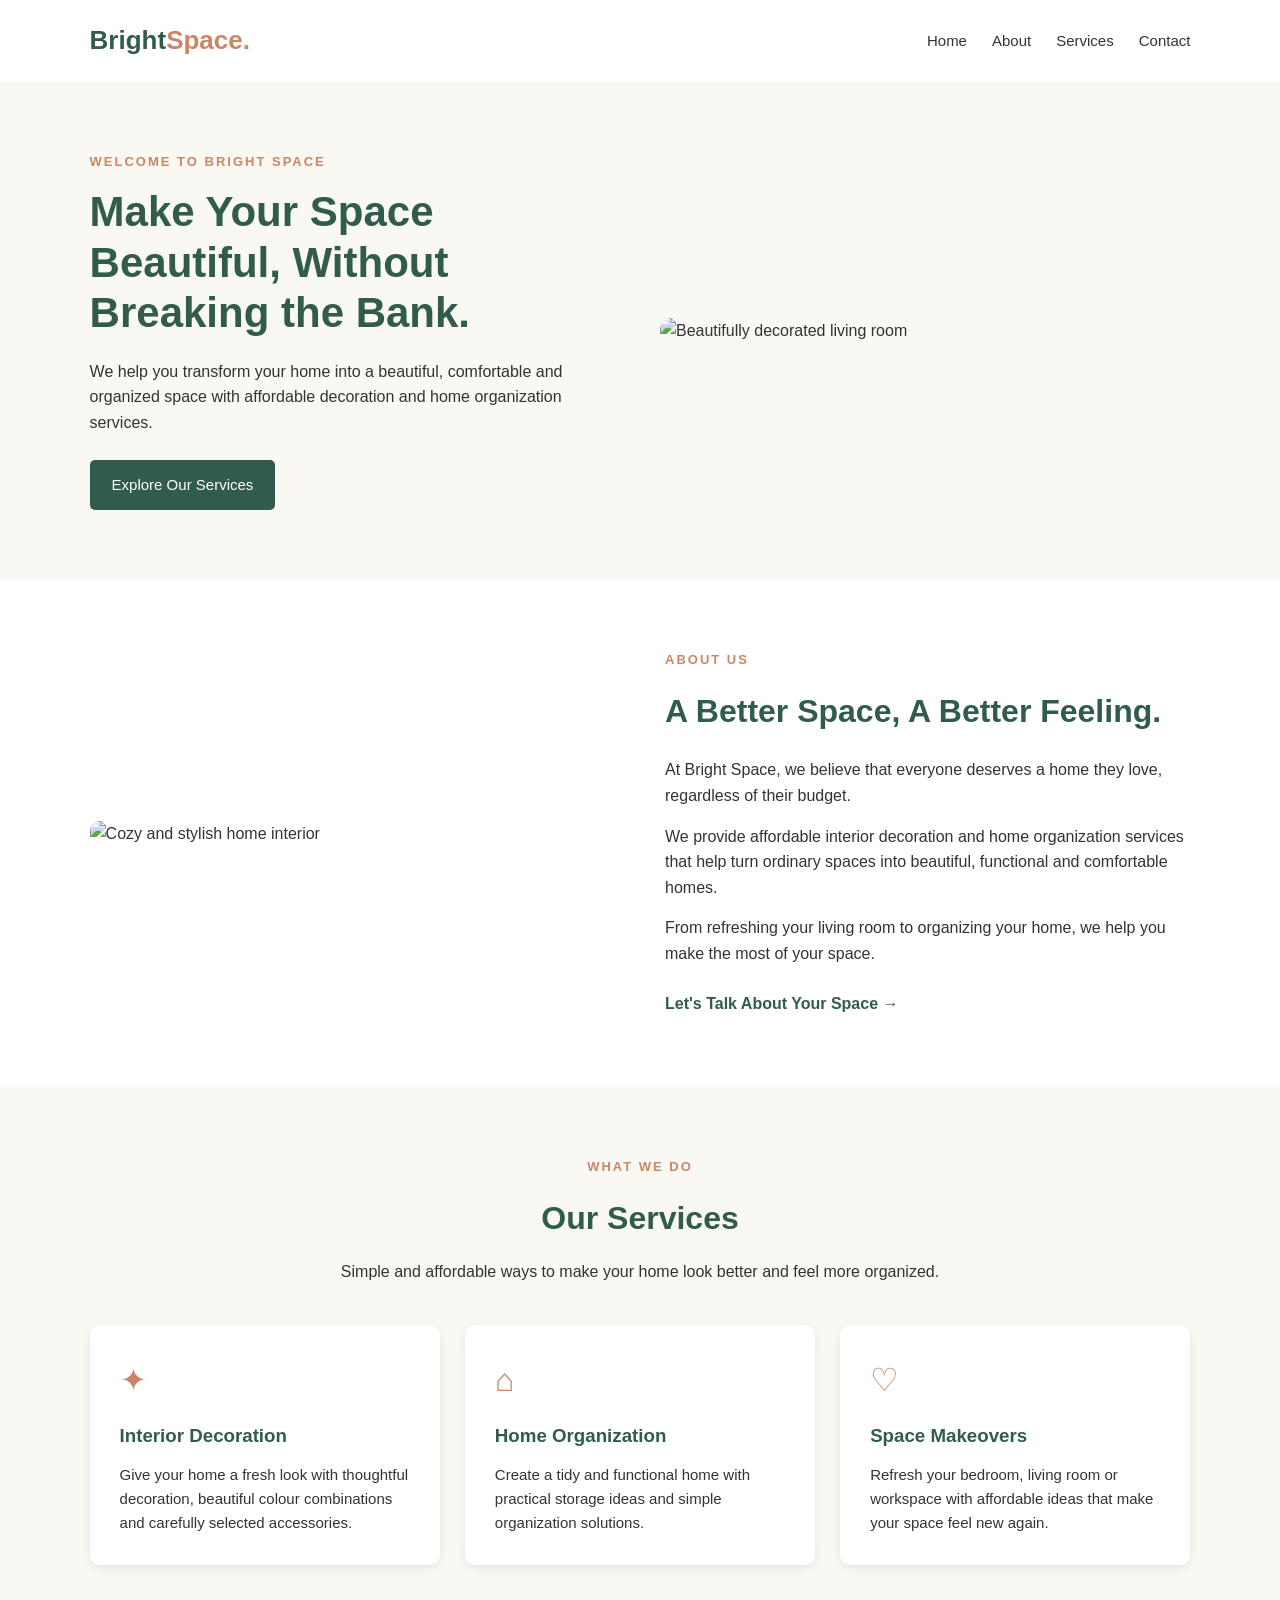
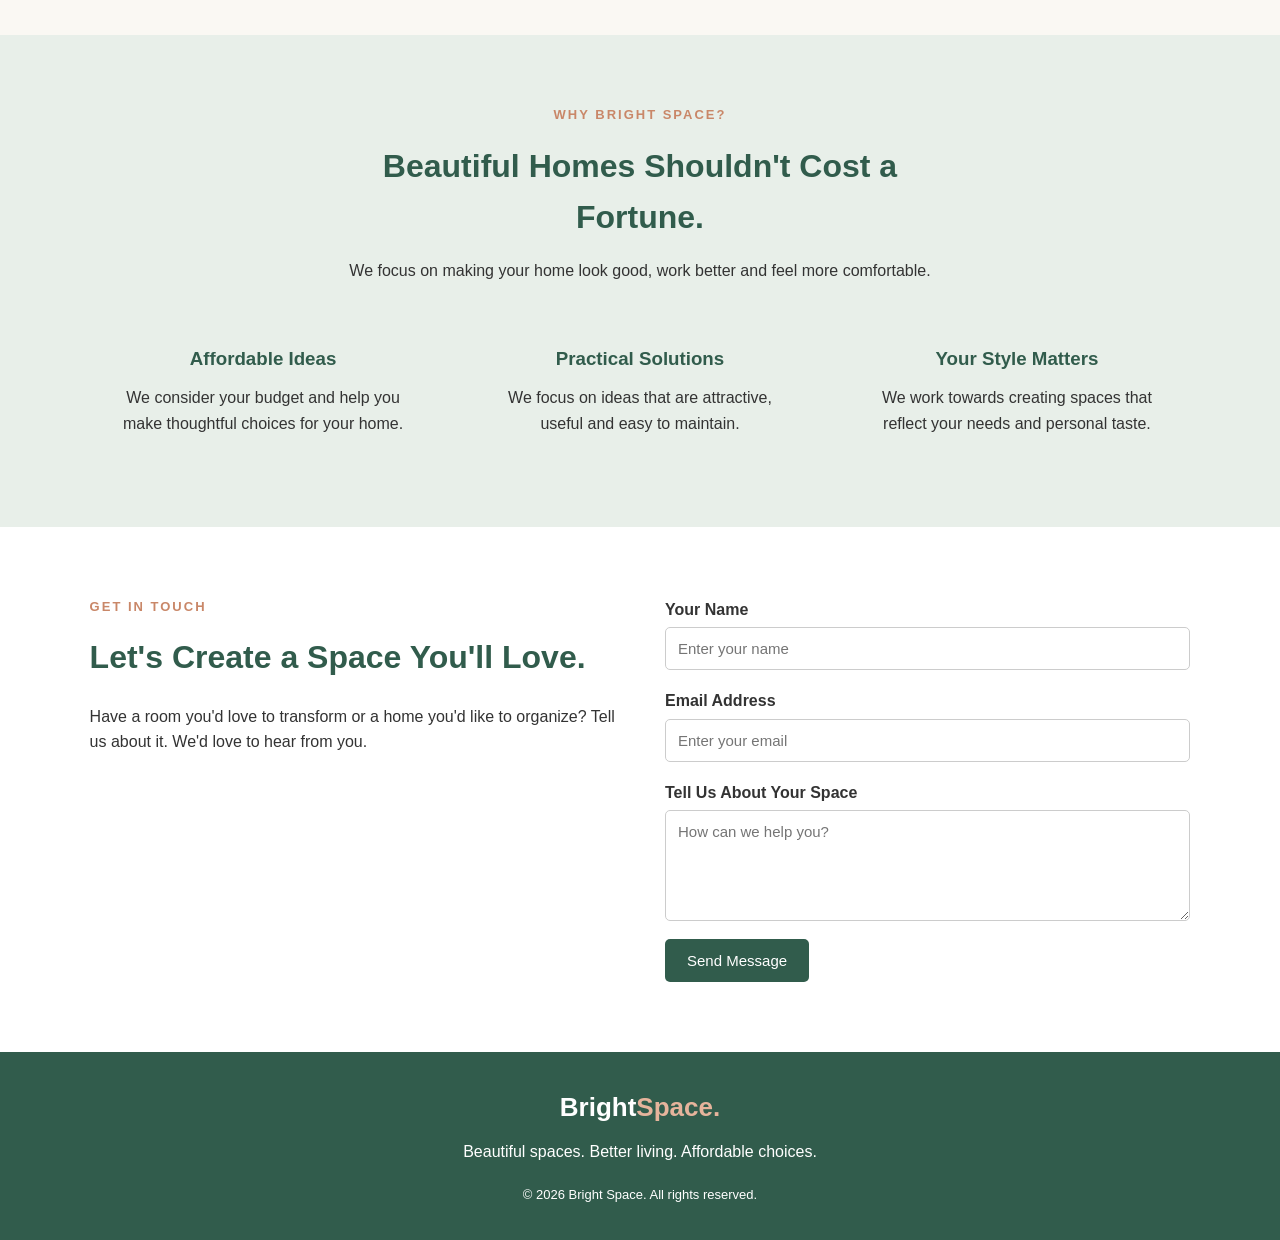
==== index.html @ ee7bc8d0 "INITIAL" ====
<!DOCTYPE html>
<html lang="en">

<head>
    <meta charset="UTF-8">
    <meta name="viewport" content="width=device-width, initial-scale=1.0">

    <title>Bright Space | Affordable Home Decoration</title>

    <link rel="stylesheet" href="style.css">
</head>

<body>

    <!-- Navigation Bar -->
    <header>
        <nav class="navbar">

            <h2 class="logo">Bright<span>Space.</span></h2>

            <ul class="nav-links">
                <li><a href="#home">Home</a></li>
                <li><a href="#about">About</a></li>
                <li><a href="#services">Services</a></li>
                <li><a href="#contact">Contact</a></li>
            </ul>

        </nav>
    </header>


    
    <section class="hero" id="home">

        <div class="hero-text">

            <p class="small-heading">WELCOME TO BRIGHT SPACE</p>

            <h1>Make Your Space Beautiful, Without Breaking the Bank.</h1>

            <p class="description">
                We help you transform your home into a beautiful,
                comfortable and organized space with affordable
                decoration and home organization services.
            </p>

            <a href="#services" class="btn">Explore Our Services</a>

        </div>

        <div class="hero-image">

            <img
                src="https://images.unsplash.com/photo-1600210492486-724fe5c67fb0?auto=format&fit=crop&w=1000&q=80"
                alt="Beautifully decorated living room">

        </div>

    </section>


    <!-- About Section -->
    <section class="about" id="about">

        <div class="about-image">

            <img
                src="https://images.unsplash.com/photo-1616486338812-3dadae4b4ace?auto=format&fit=crop&w=900&q=80"
                alt="Cozy and stylish home interior">

        </div>

        <div class="about-text">

            <p class="small-heading">ABOUT US</p>

            <h2>A Better Space, A Better Feeling.</h2>

            <p>
                At Bright Space, we believe that everyone deserves
                a home they love, regardless of their budget.
            </p>

            <p>
                We provide affordable interior decoration and home
                organization services that help turn ordinary spaces
                into beautiful, functional and comfortable homes.
            </p>

            <p>
                From refreshing your living room to organizing
                your home, we help you make the most of your space.
            </p>

            <a href="#contact" class="text-link">Let's Talk About Your Space →</a>

        </div>

    </section>


    <!-- Services Section -->
    <section class="services" id="services">

        <div class="section-heading">

            <p class="small-heading">WHAT WE DO</p>

            <h2>Our Services</h2>

            <p>
                Simple and affordable ways to make your home
                look better and feel more organized.
            </p>

        </div>


        <div class="service-container">

            <!-- First Service Card -->
            <div class="service-card">

                <div class="service-icon">✦</div>

                <h3>Interior Decoration</h3>

                <p>
                    Give your home a fresh look with thoughtful
                    decoration, beautiful colour combinations
                    and carefully selected accessories.
                </p>

            </div>


            <!-- Second Service Card -->
            <div class="service-card">

                <div class="service-icon">⌂</div>

                <h3>Home Organization</h3>

                <p>
                    Create a tidy and functional home with
                    practical storage ideas and simple
                    organization solutions.
                </p>

            </div>


            <!-- Third Service Card -->
            <div class="service-card">

                <div class="service-icon">♡</div>

                <h3>Space Makeovers</h3>

                <p>
                    Refresh your bedroom, living room or
                    workspace with affordable ideas that
                    make your space feel new again.
                </p>

            </div>

        </div>

    </section>


    <!-- Why Choose Us Section -->
    <section class="why-us">

        <div class="section-heading">

            <p class="small-heading">WHY BRIGHT SPACE?</p>

            <h2>Beautiful Homes Shouldn't Cost a Fortune.</h2>

            <p>
                We focus on making your home look good,
                work better and feel more comfortable.
            </p>

        </div>


        <div class="features">

            <div class="feature">
                <h3>Affordable Ideas</h3>
                <p>
                    We consider your budget and help you
                    make thoughtful choices for your home.
                </p>
            </div>

            <div class="feature">
                <h3>Practical Solutions</h3>
                <p>
                    We focus on ideas that are attractive,
                    useful and easy to maintain.
                </p>
            </div>

            <div class="feature">
                <h3>Your Style Matters</h3>
                <p>
                    We work towards creating spaces that
                    reflect your needs and personal taste.
                </p>
            </div>

        </div>

    </section>


    <!-- Contact Section -->
    <section class="contact" id="contact">

        <div class="contact-text">

            <p class="small-heading">GET IN TOUCH</p>

            <h2>Let's Create a Space You'll Love.</h2>

            <p>
                Have a room you'd love to transform or a home
                you'd like to organize? Tell us about it.
                We'd love to hear from you.
            </p>

        </div>


        <form class="contact-form">

            <label for="name">Your Name</label>
            <input
                type="text"
                id="name"
                name="name"
                placeholder="Enter your name"
                required>


            <label for="email">Email Address</label>
            <input
                type="email"
                id="email"
                name="email"
                placeholder="Enter your email"
                required>


            <label for="message">Tell Us About Your Space</label>
            <textarea
                id="message"
                name="message"
                rows="5"
                placeholder="How can we help you?"
                required></textarea>


            <button type="submit" class="btn">Send Message</button>

        </form>

    </section>


    <!-- Footer -->
    <footer>

        <h2 class="logo">Bright<span>Space.</span></h2>

        <p>Beautiful spaces. Better living. Affordable choices.</p>

        <p class="copyright">
            &copy; 2026 Bright Space. All rights reserved.
        </p>

    </footer>

</body>

</html>
---- style.css ----
/* General Styles */

* {
    margin: 0;
    padding: 0;
    box-sizing: border-box;
}

html {
    scroll-behavior: smooth;
}

body {
    font-family: Arial, sans-serif;
    background-color: #FAF8F3;
    color: #333333;
    line-height: 1.6;
}


/* Navigation Bar */

header {
    background-color: #FFFFFF;
    padding: 20px 7%;
}

.navbar {
    display: flex;
    justify-content: space-between;
    align-items: center;
}

.logo {
    color: #315C4C;
    font-size: 26px;
}

.logo span {
    color: #C98768;
}

.nav-links {
    display: flex;
    list-style: none;
    gap: 25px;
}

.nav-links a {
    text-decoration: none;
    color: #333333;
    font-size: 15px;
}

.nav-links a:hover {
    color: #C98768;
}


/* Home Section */

.hero {
    display: flex;
    align-items: center;
    justify-content: space-between;
    gap: 40px;
    padding: 70px 7%;
}

.hero-text {
    width: 50%;
}

.small-heading {
    color: #C98768;
    font-size: 13px;
    font-weight: bold;
    letter-spacing: 2px;
    margin-bottom: 15px;
}

.hero h1 {
    color: #315C4C;
    font-size: 42px;
    line-height: 1.2;
    margin-bottom: 20px;
}

.description {
    font-size: 16px;
    margin-bottom: 25px;
}

.btn {
    display: inline-block;
    background-color: #315C4C;
    color: #FFFFFF;
    padding: 13px 22px;
    border: none;
    border-radius: 5px;
    text-decoration: none;
    font-size: 15px;
    cursor: pointer;
}

.btn:hover {
    background-color: #244438;
}

.hero-image {
    width: 50%;
}

.hero-image img {
    width: 100%;
    height: 400px;
    object-fit: cover;
    border-radius: 12px;
}


/* About Section */

.about {
    display: flex;
    align-items: center;
    gap: 50px;
    padding: 70px 7%;
    background-color: #FFFFFF;
}

.about-image {
    width: 50%;
}

.about-image img {
    width: 100%;
    height: 350px;
    object-fit: cover;
    border-radius: 10px;
}

.about-text {
    width: 50%;
}

.about-text h2 {
    color: #315C4C;
    font-size: 32px;
    margin-bottom: 20px;
}

.about-text p {
    margin-bottom: 15px;
}

.text-link {
    display: inline-block;
    color: #315C4C;
    text-decoration: none;
    font-weight: bold;
    margin-top: 10px;
}

.text-link:hover {
    color: #C98768;
}


/* Services Section */

.services {
    padding: 70px 7%;
}

.section-heading {
    text-align: center;
    max-width: 650px;
    margin: 0 auto 40px;
}

.section-heading h2 {
    color: #315C4C;
    font-size: 32px;
    margin-bottom: 15px;
}

.service-container {
    display: flex;
    gap: 25px;
}

.service-card {
    background-color: #FFFFFF;
    padding: 30px;
    flex: 1;
    border-radius: 10px;
    box-shadow: 0 3px 12px rgba(0, 0, 0, 0.08);
}

.service-icon {
    color: #C98768;
    font-size: 32px;
    margin-bottom: 15px;
}

.service-card h3 {
    color: #315C4C;
    margin-bottom: 12px;
}

.service-card p {
    font-size: 15px;
}

.service-card:hover {
    transform: translateY(-5px);
}


/* Why Choose Us Section */

.why-us {
    background-color: #E8EFE9;
    padding: 70px 7%;
}

.features {
    display: flex;
    gap: 30px;
    text-align: center;
}

.feature {
    flex: 1;
    padding: 20px;
}

.feature h3 {
    color: #315C4C;
    margin-bottom: 12px;
}


/* Contact Section */

.contact {
    display: flex;
    gap: 50px;
    padding: 70px 7%;
    background-color: #FFFFFF;
}

.contact-text {
    width: 50%;
}

.contact-text h2 {
    color: #315C4C;
    font-size: 32px;
    margin-bottom: 20px;
}

.contact-form {
    width: 50%;
    display: flex;
    flex-direction: column;
}

.contact-form label {
    margin-bottom: 5px;
    font-weight: bold;
}

.contact-form input,
.contact-form textarea {
    padding: 12px;
    margin-bottom: 18px;
    border: 1px solid #CCCCCC;
    border-radius: 5px;
    font-family: Arial, sans-serif;
    font-size: 15px;
}

.contact-form textarea {
    resize: vertical;
}

.contact-form .btn {
    align-self: flex-start;
}


/* Footer */

footer {
    background-color: #315C4C;
    color: #FFFFFF;
    text-align: center;
    padding: 35px 7%;
}

footer .logo {
    color: #FFFFFF;
    margin-bottom: 10px;
}

footer .logo span {
    color: #E6B49C;
}

.copyright {
    font-size: 13px;
    margin-top: 20px;
}


/* Mobile Responsive Design */

@media (max-width: 768px) {

    .navbar {
        flex-direction: column;
        gap: 20px;
    }

    .nav-links {
        flex-wrap: wrap;
        justify-content: center;
        gap: 15px;
    }

    .hero,
    .about,
    .contact {
        flex-direction: column;
    }

    .hero-text,
    .hero-image,
    .about-image,
    .about-text,
    .contact-text,
    .contact-form {
        width: 100%;
    }

    .hero h1 {
        font-size: 32px;
    }

    .hero-image img {
        height: 300px;
    }

    .about-text h2,
    .contact-text h2,
    .section-heading h2 {
        font-size: 27px;
    }

    .service-container,
    .features {
        flex-direction: column;
    }

    .service-card {
        width: 100%;
    }

    .hero,
    .about,
    .services,
    .why-us,
    .contact {
        padding: 45px 6%;
    }

}
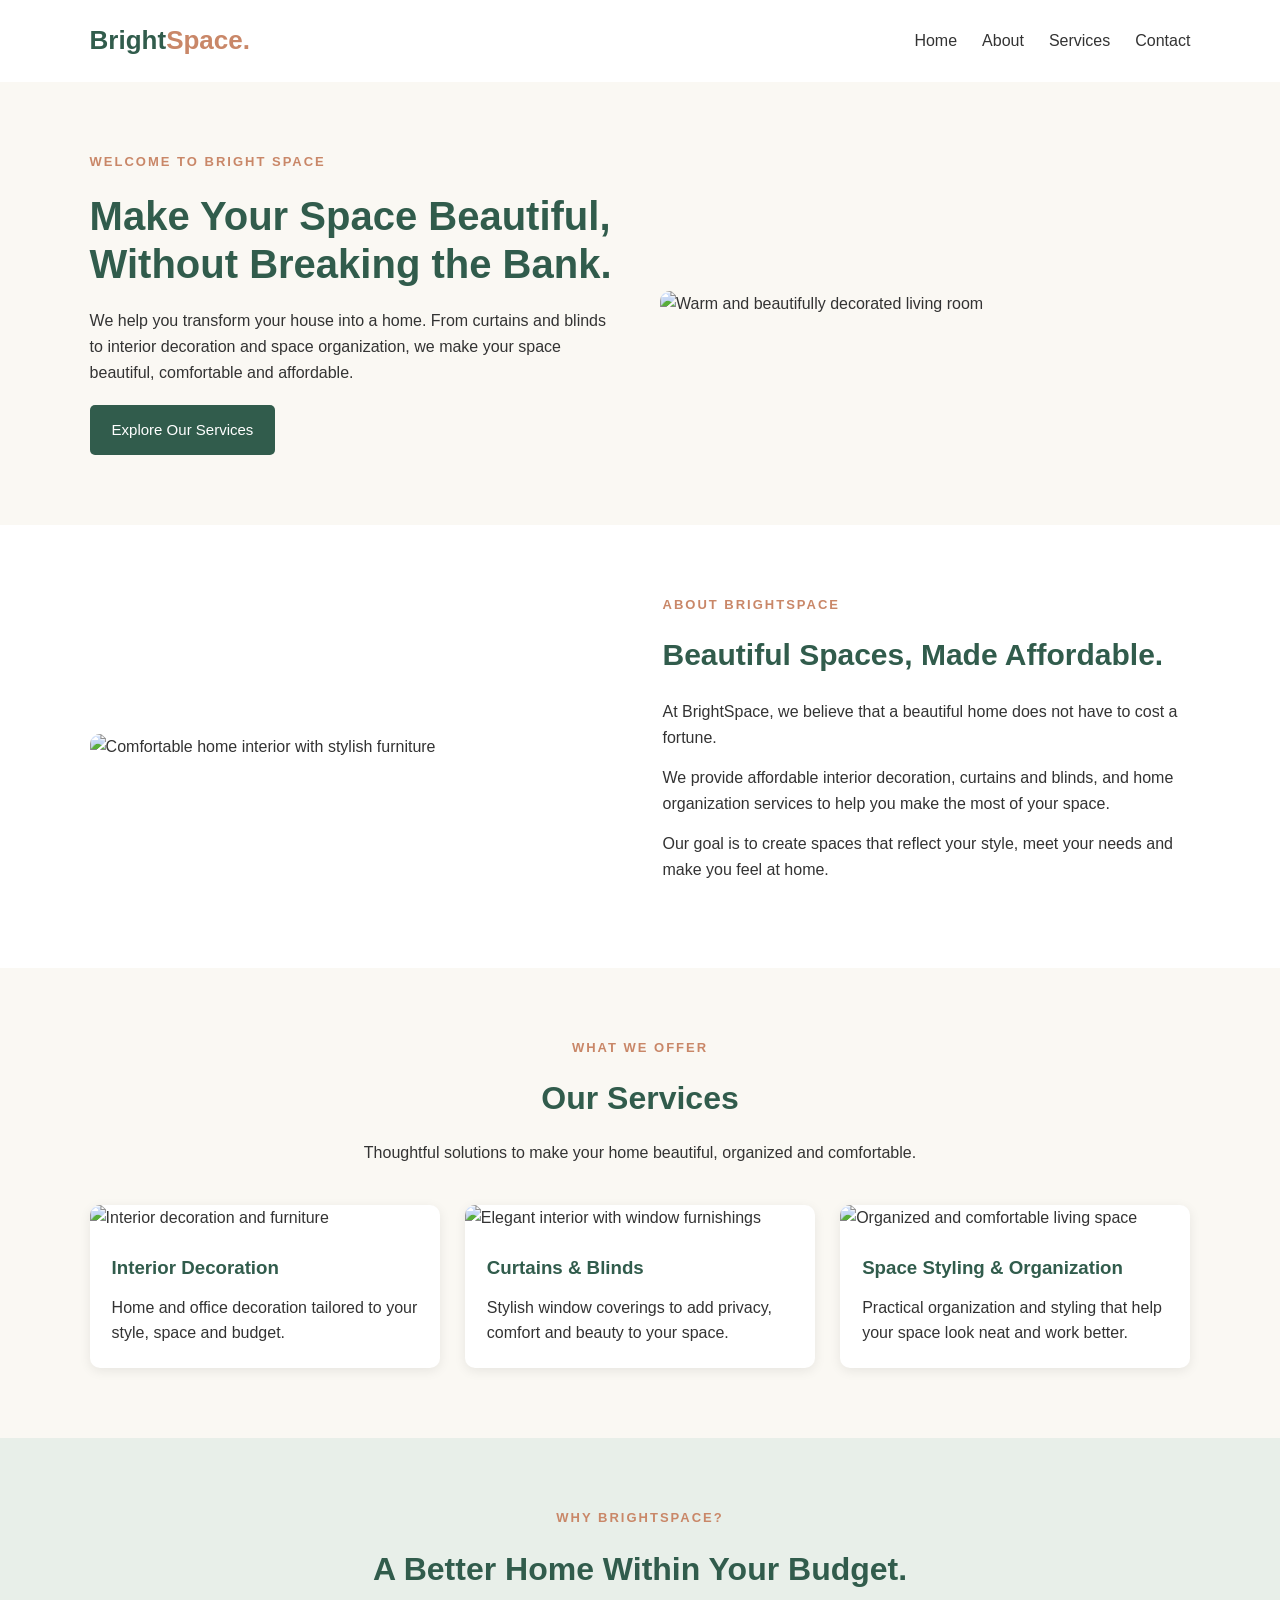
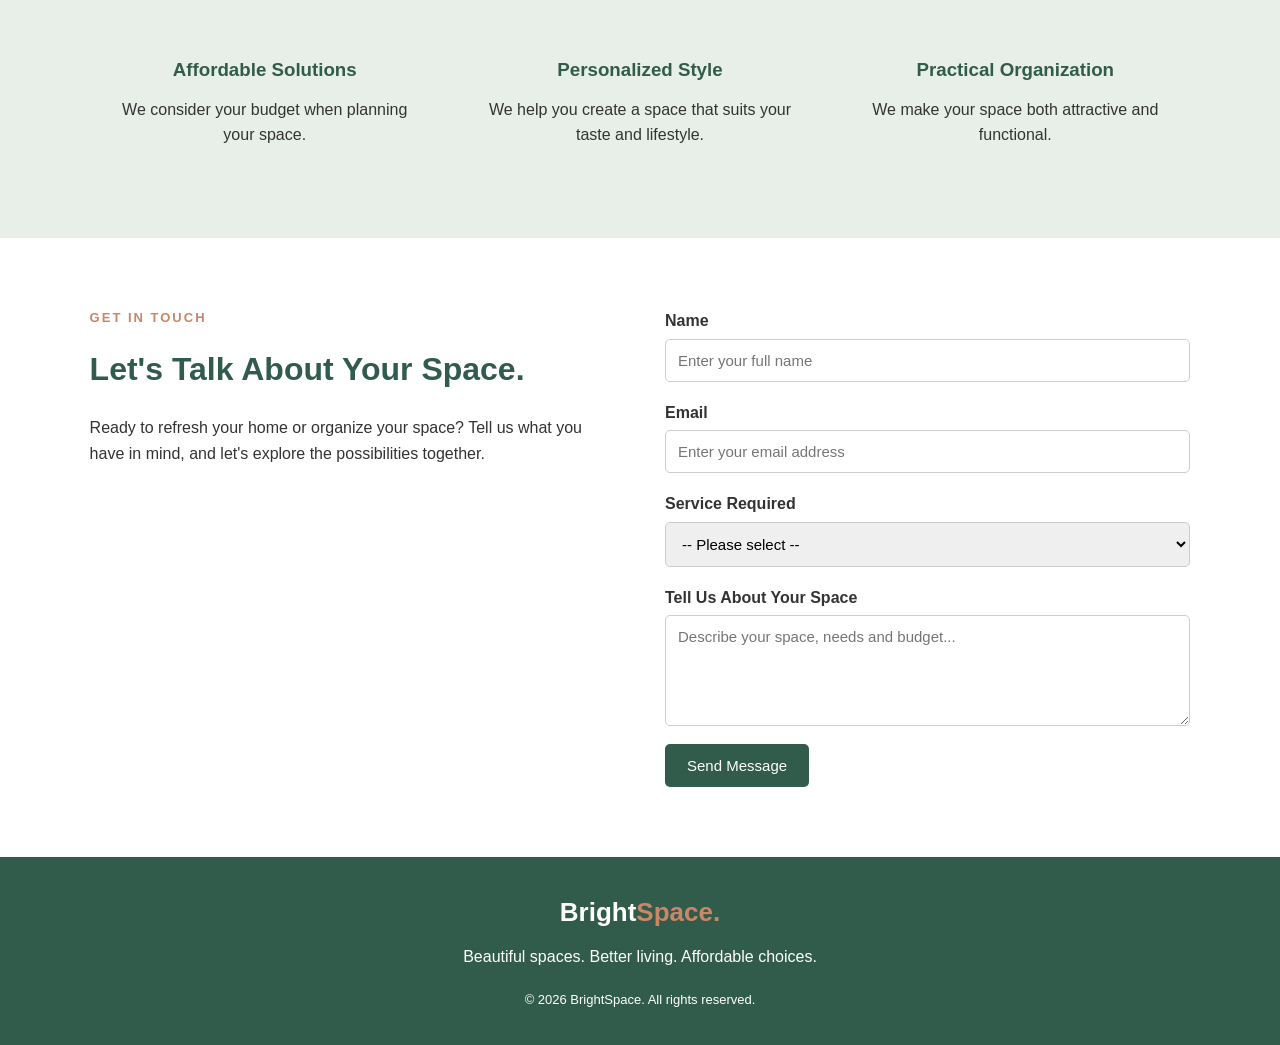
==== commit 3d5381f7: "initials" ====
--- a/index.html
+++ b/index.html
@@ -1,35 +1,47 @@
 <!DOCTYPE html>
+
 <html lang="en">
 
 <head>
+
     <meta charset="UTF-8">
+
     <meta name="viewport" content="width=device-width, initial-scale=1.0">
 
-    <title>Bright Space | Affordable Home Decoration</title>
+    <title>BrightSpace | Affordable Interior Decoration</title>
 
     <link rel="stylesheet" href="style.css">
+
 </head>
 
 <body>
 
-    <!-- Navigation Bar -->
+    <!-- Header and Navigation -->
+
     <header>
+
         <nav class="navbar">
 
             <h2 class="logo">Bright<span>Space.</span></h2>
 
-            <ul class="nav-links">
-                <li><a href="#home">Home</a></li>
-                <li><a href="#about">About</a></li>
-                <li><a href="#services">Services</a></li>
-                <li><a href="#contact">Contact</a></li>
-            </ul>
+            <div class="nav-links">
+
+                <a href="#home">Home</a>
+
+                <a href="#about">About</a>
+
+                <a href="#services">Services</a>
+
+                <a href="#contact">Contact</a>
+
+            </div>
 
         </nav>
+
     </header>
 
-
-    
+    <!-- Home Section -->
+
     <section class="hero" id="home">
 
         <div class="hero-text">
@@ -38,129 +50,238 @@
 
             <h1>Make Your Space Beautiful, Without Breaking the Bank.</h1>
 
-            <p class="description">
-                We help you transform your home into a beautiful,
-                comfortable and organized space with affordable
-                decoration and home organization services.
-            </p>
-
-            <a href="#services" class="btn">Explore Our Services</a>
+            <p>
+
+                We help you transform your house into a home.
+
+                From curtains and blinds to interior decoration
+
+                and space organization, we make your space
+
+                beautiful, comfortable and affordable.
+
+            </p>
+
+            <a href="#services" class="button">
+
+                Explore Our Services
+
+            </a>
 
         </div>
 
         <div class="hero-image">
 
             <img
+
                 src="https://images.unsplash.com/photo-1600210492486-724fe5c67fb0?auto=format&fit=crop&w=1000&q=80"
-                alt="Beautifully decorated living room">
+
+                alt="Warm and beautifully decorated living room">
 
         </div>
 
     </section>
 
-
     <!-- About Section -->
+
     <section class="about" id="about">
 
         <div class="about-image">
 
             <img
+
                 src="https://images.unsplash.com/photo-1616486338812-3dadae4b4ace?auto=format&fit=crop&w=900&q=80"
-                alt="Cozy and stylish home interior">
+
+                alt="Comfortable home interior with stylish furniture">
 
         </div>
 
         <div class="about-text">
 
-            <p class="small-heading">ABOUT US</p>
-
-            <h2>A Better Space, A Better Feeling.</h2>
-
-            <p>
-                At Bright Space, we believe that everyone deserves
-                a home they love, regardless of their budget.
-            </p>
-
-            <p>
-                We provide affordable interior decoration and home
-                organization services that help turn ordinary spaces
-                into beautiful, functional and comfortable homes.
-            </p>
-
-            <p>
-                From refreshing your living room to organizing
-                your home, we help you make the most of your space.
-            </p>
-
-            <a href="#contact" class="text-link">Let's Talk About Your Space →</a>
+            <p class="small-heading">ABOUT BRIGHTSPACE</p>
+
+            <h2>Beautiful Spaces, Made Affordable.</h2>
+
+            <p>
+
+                At BrightSpace, we believe that a beautiful home
+
+                does not have to cost a fortune.
+
+            </p>
+
+            <p>
+
+                We provide affordable interior decoration,
+
+                curtains and blinds, and home organization
+
+                services to help you make the most of your space.
+
+            </p>
+
+            <p>
+
+                Our goal is to create spaces that reflect your
+
+                style, meet your needs and make you feel at home.
+
+            </p>
 
         </div>
 
     </section>
 
-
     <!-- Services Section -->
+
     <section class="services" id="services">
 
         <div class="section-heading">
 
-            <p class="small-heading">WHAT WE DO</p>
+            <p class="small-heading">WHAT WE OFFER</p>
 
             <h2>Our Services</h2>
 
             <p>
-                Simple and affordable ways to make your home
-                look better and feel more organized.
-            </p>
-
-        </div>
-
+
+                Thoughtful solutions to make your home
+
+                beautiful, organized and comfortable.
+
+            </p>
+
+        </div>
 
         <div class="service-container">
 
-            <!-- First Service Card -->
             <div class="service-card">
 
-                <div class="service-icon">✦</div>
-
-                <h3>Interior Decoration</h3>
+                <img
+
+                    src="https://images.unsplash.com/photo-1616486338812-3dadae4b4ace?auto=format&fit=crop&w=600&q=80"
+
+                    alt="Interior decoration and furniture">
+
+                <div class="card-content">
+
+                    <h3>Interior Decoration</h3>
+
+                    <p>
+
+                        Home and office decoration tailored
+
+                        to your style, space and budget.
+
+                    </p>
+
+                </div>
+
+            </div>
+
+            <div class="service-card">
+
+                <img
+
+                    src="https://images.unsplash.com/photo-1618221195710-dd6b41faaea6?auto=format&fit=crop&w=600&q=80"
+
+                    alt="Elegant interior with window furnishings">
+
+                <div class="card-content">
+
+                    <h3>Curtains &amp; Blinds</h3>
+
+                    <p>
+
+                        Stylish window coverings to add
+
+                        privacy, comfort and beauty to your space.
+
+                    </p>
+
+                </div>
+
+            </div>
+
+            <div class="service-card">
+
+                <img
+
+                    src="https://images.unsplash.com/photo-1600210492486-724fe5c67fb0?auto=format&fit=crop&w=600&q=80"
+
+                    alt="Organized and comfortable living space">
+
+                <div class="card-content">
+
+                    <h3>Space Styling &amp; Organization</h3>
+
+                    <p>
+
+                        Practical organization and styling
+
+                        that help your space look neat and work better.
+
+                    </p>
+
+                </div>
+
+            </div>
+
+        </div>
+
+    </section>
+
+    <!-- Why Choose Us Section -->
+
+    <section class="why-us">
+
+        <div class="section-heading">
+
+            <p class="small-heading">WHY BRIGHTSPACE?</p>
+
+            <h2>A Better Home Within Your Budget.</h2>
+
+        </div>
+
+        <div class="features">
+
+            <div class="feature">
+
+                <h3>Affordable Solutions</h3>
 
                 <p>
-                    Give your home a fresh look with thoughtful
-                    decoration, beautiful colour combinations
-                    and carefully selected accessories.
+
+                    We consider your budget when planning
+
+                    your space.
+
                 </p>
 
             </div>
 
-
-            <!-- Second Service Card -->
-            <div class="service-card">
-
-                <div class="service-icon">⌂</div>
-
-                <h3>Home Organization</h3>
+            <div class="feature">
+
+                <h3>Personalized Style</h3>
 
                 <p>
-                    Create a tidy and functional home with
-                    practical storage ideas and simple
-                    organization solutions.
+
+                    We help you create a space that suits
+
+                    your taste and lifestyle.
+
                 </p>
 
             </div>
 
-
-            <!-- Third Service Card -->
-            <div class="service-card">
-
-                <div class="service-icon">♡</div>
-
-                <h3>Space Makeovers</h3>
+            <div class="feature">
+
+                <h3>Practical Organization</h3>
 
                 <p>
-                    Refresh your bedroom, living room or
-                    workspace with affordable ideas that
-                    make your space feel new again.
+
+                    We make your space both attractive
+
+                    and functional.
+
                 </p>
 
             </div>
@@ -169,110 +290,100 @@
 
     </section>
 
-
-    <!-- Why Choose Us Section -->
-    <section class="why-us">
-
-        <div class="section-heading">
-
-            <p class="small-heading">WHY BRIGHT SPACE?</p>
-
-            <h2>Beautiful Homes Shouldn't Cost a Fortune.</h2>
-
-            <p>
-                We focus on making your home look good,
-                work better and feel more comfortable.
-            </p>
-
-        </div>
-
-
-        <div class="features">
-
-            <div class="feature">
-                <h3>Affordable Ideas</h3>
-                <p>
-                    We consider your budget and help you
-                    make thoughtful choices for your home.
-                </p>
-            </div>
-
-            <div class="feature">
-                <h3>Practical Solutions</h3>
-                <p>
-                    We focus on ideas that are attractive,
-                    useful and easy to maintain.
-                </p>
-            </div>
-
-            <div class="feature">
-                <h3>Your Style Matters</h3>
-                <p>
-                    We work towards creating spaces that
-                    reflect your needs and personal taste.
-                </p>
-            </div>
-
-        </div>
+    <!-- Contact Section -->
+
+    <section class="contact" id="contact">
+
+        <div class="contact-text">
+
+            <p class="small-heading">GET IN TOUCH</p>
+
+            <h2>Let's Talk About Your Space.</h2>
+
+            <p>
+
+                Ready to refresh your home or organize your space?
+
+                Tell us what you have in mind, and let's explore
+
+                the possibilities together.
+
+            </p>
+
+        </div>
+
+        <form class="contact-form">
+
+            <label for="name">Name</label>
+
+            <input
+
+                type="text"
+
+                id="name"
+
+                name="name"
+
+                placeholder="Enter your full name"
+
+                required>
+
+            <label for="email">Email</label>
+
+            <input
+
+                type="email"
+
+                id="email"
+
+                name="email"
+
+                placeholder="Enter your email address"
+
+                required>
+
+            <label for="service">Service Required</label>
+
+            <select id="service" name="service" required>
+
+                <option value="">-- Please select --</option>
+
+                <option value="decoration">Interior Decoration</option>
+
+                <option value="curtains">Curtains &amp; Blinds</option>
+
+                <option value="organization">Space Styling &amp; Organization</option>
+
+                <option value="makeover">Full Interior Makeover</option>
+
+            </select>
+
+            <label for="message">Tell Us About Your Space</label>
+
+            <textarea
+
+                id="message"
+
+                name="message"
+
+                rows="5"
+
+                placeholder="Describe your space, needs and budget..."
+
+                required></textarea>
+
+            <button type="submit" class="button">
+
+                Send Message
+
+            </button>
+
+        </form>
 
     </section>
 
-
-    <!-- Contact Section -->
-    <section class="contact" id="contact">
-
-        <div class="contact-text">
-
-            <p class="small-heading">GET IN TOUCH</p>
-
-            <h2>Let's Create a Space You'll Love.</h2>
-
-            <p>
-                Have a room you'd love to transform or a home
-                you'd like to organize? Tell us about it.
-                We'd love to hear from you.
-            </p>
-
-        </div>
-
-
-        <form class="contact-form">
-
-            <label for="name">Your Name</label>
-            <input
-                type="text"
-                id="name"
-                name="name"
-                placeholder="Enter your name"
-                required>
-
-
-            <label for="email">Email Address</label>
-            <input
-                type="email"
-                id="email"
-                name="email"
-                placeholder="Enter your email"
-                required>
-
-
-            <label for="message">Tell Us About Your Space</label>
-            <textarea
-                id="message"
-                name="message"
-                rows="5"
-                placeholder="How can we help you?"
-                required></textarea>
-
-
-            <button type="submit" class="btn">Send Message</button>
-
-        </form>
-
-    </section>
-
-
     <!-- Footer -->
+
     <footer>
 
         <h2 class="logo">Bright<span>Space.</span></h2>
@@ -280,7 +391,9 @@
         <p>Beautiful spaces. Better living. Affordable choices.</p>
 
         <p class="copyright">
-            &copy; 2026 Bright Space. All rights reserved.
+
+            &copy; 2026 BrightSpace. All rights reserved.
+
         </p>
 
     </footer>
--- a/style.css
+++ b/style.css
@@ -1,4 +1,4 @@
-/* General Styles */
+
 
 * {
     margin: 0;
@@ -18,7 +18,6 @@
 }
 
 
-/* Navigation Bar */
 
 header {
     background-color: #FFFFFF;
@@ -42,14 +41,12 @@
 
 .nav-links {
     display: flex;
-    list-style: none;
     gap: 25px;
 }
 
 .nav-links a {
     text-decoration: none;
     color: #333333;
-    font-size: 15px;
 }
 
 .nav-links a:hover {
@@ -57,12 +54,10 @@
 }
 
 
-/* Home Section */
 
 .hero {
     display: flex;
     align-items: center;
-    justify-content: space-between;
     gap: 40px;
     padding: 70px 7%;
 }
@@ -81,17 +76,29 @@
 
 .hero h1 {
     color: #315C4C;
-    font-size: 42px;
+    font-size: 40px;
     line-height: 1.2;
     margin-bottom: 20px;
 }
 
-.description {
-    font-size: 16px;
-    margin-bottom: 25px;
-}
-
-.btn {
+.hero-text p {
+    margin-bottom: 20px;
+}
+
+.hero-image {
+    width: 50%;
+}
+
+.hero-image img {
+    width: 100%;
+    height: 380px;
+    object-fit: cover;
+    border-radius: 10px;
+}
+
+
+
+.button {
     display: inline-block;
     background-color: #315C4C;
     color: #FFFFFF;
@@ -103,28 +110,16 @@
     cursor: pointer;
 }
 
-.btn:hover {
+.button:hover {
     background-color: #244438;
 }
 
-.hero-image {
-    width: 50%;
-}
-
-.hero-image img {
-    width: 100%;
-    height: 400px;
-    object-fit: cover;
-    border-radius: 12px;
-}
-
-
-/* About Section */
+
 
 .about {
     display: flex;
     align-items: center;
-    gap: 50px;
+    gap: 45px;
     padding: 70px 7%;
     background-color: #FFFFFF;
 }
@@ -135,7 +130,7 @@
 
 .about-image img {
     width: 100%;
-    height: 350px;
+    height: 330px;
     object-fit: cover;
     border-radius: 10px;
 }
@@ -146,7 +141,7 @@
 
 .about-text h2 {
     color: #315C4C;
-    font-size: 32px;
+    font-size: 30px;
     margin-bottom: 20px;
 }
 
@@ -154,20 +149,7 @@
     margin-bottom: 15px;
 }
 
-.text-link {
-    display: inline-block;
-    color: #315C4C;
-    text-decoration: none;
-    font-weight: bold;
-    margin-top: 10px;
-}
-
-.text-link:hover {
-    color: #C98768;
-}
-
-
-/* Services Section */
+
 
 .services {
     padding: 70px 7%;
@@ -191,26 +173,26 @@
 }
 
 .service-card {
+    flex: 1;
     background-color: #FFFFFF;
-    padding: 30px;
-    flex: 1;
     border-radius: 10px;
+    overflow: hidden;
     box-shadow: 0 3px 12px rgba(0, 0, 0, 0.08);
 }
 
-.service-icon {
-    color: #C98768;
-    font-size: 32px;
-    margin-bottom: 15px;
-}
-
-.service-card h3 {
+.service-card img {
+    width: 100%;
+    height: 200px;
+    object-fit: cover;
+}
+
+.card-content {
+    padding: 22px;
+}
+
+.card-content h3 {
     color: #315C4C;
     margin-bottom: 12px;
-}
-
-.service-card p {
-    font-size: 15px;
 }
 
 .service-card:hover {
@@ -218,7 +200,6 @@
 }
 
 
-/* Why Choose Us Section */
 
 .why-us {
     background-color: #E8EFE9;
@@ -227,7 +208,7 @@
 
 .features {
     display: flex;
-    gap: 30px;
+    gap: 25px;
     text-align: center;
 }
 
@@ -242,7 +223,6 @@
 }
 
 
-/* Contact Section */
 
 .contact {
     display: flex;
@@ -251,7 +231,8 @@
     background-color: #FFFFFF;
 }
 
-.contact-text {
+.contact-text,
+.contact-form {
     width: 50%;
 }
 
@@ -262,7 +243,6 @@
 }
 
 .contact-form {
-    width: 50%;
     display: flex;
     flex-direction: column;
 }
@@ -273,6 +253,7 @@
 }
 
 .contact-form input,
+.contact-form select,
 .contact-form textarea {
     padding: 12px;
     margin-bottom: 18px;
@@ -286,12 +267,11 @@
     resize: vertical;
 }
 
-.contact-form .btn {
+.contact-form .button {
     align-self: flex-start;
 }
 
 
-/* Footer */
 
 footer {
     background-color: #315C4C;
@@ -305,17 +285,12 @@
     margin-bottom: 10px;
 }
 
-footer .logo span {
-    color: #E6B49C;
-}
-
 .copyright {
     font-size: 13px;
     margin-top: 20px;
 }
 
 
-/* Mobile Responsive Design */
 
 @media (max-width: 768px) {
 
@@ -350,22 +325,12 @@
     }
 
     .hero-image img {
-        height: 300px;
-    }
-
-    .about-text h2,
-    .contact-text h2,
-    .section-heading h2 {
-        font-size: 27px;
+        height: 280px;
     }
 
     .service-container,
     .features {
         flex-direction: column;
-    }
-
-    .service-card {
-        width: 100%;
     }
 
     .hero,
